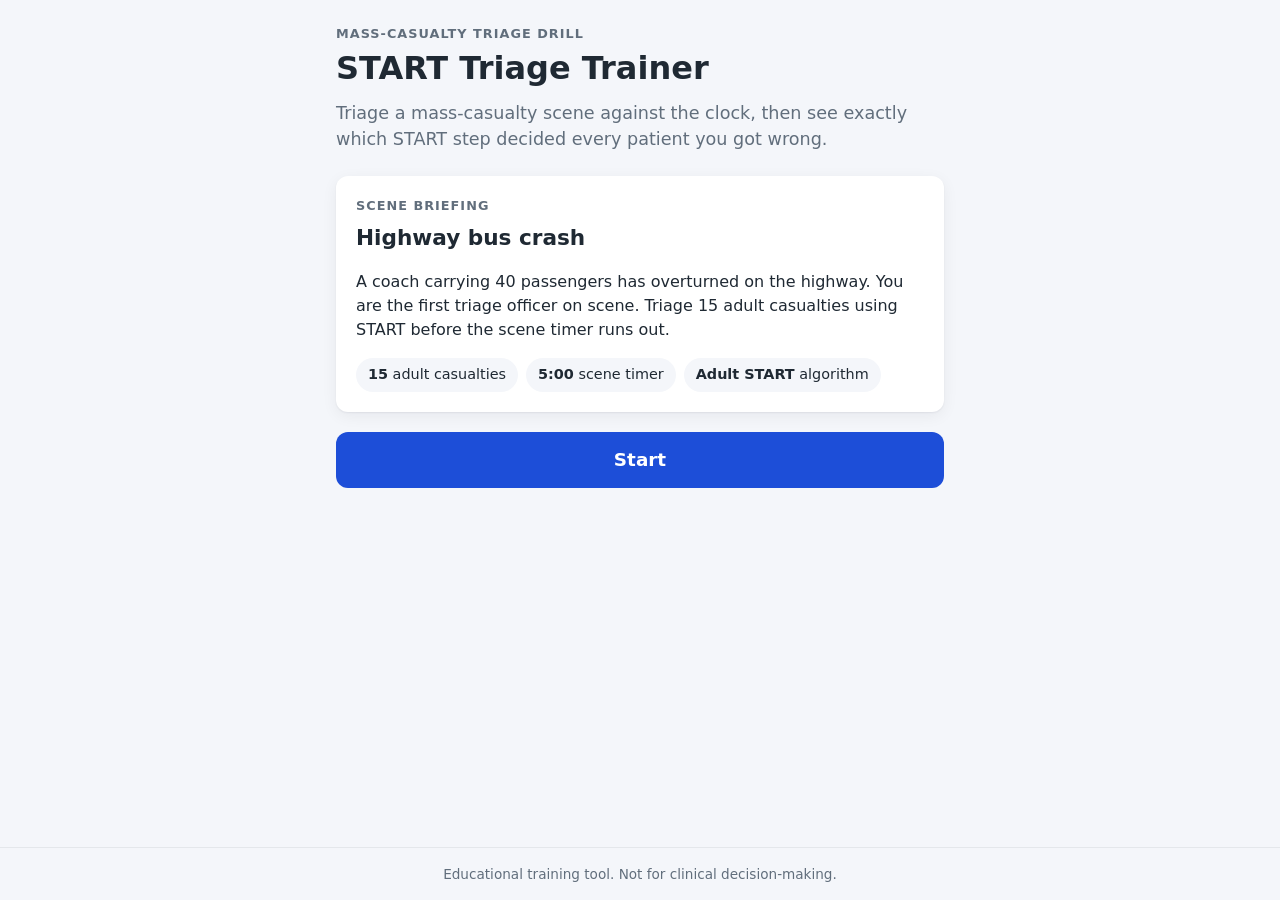
==== index.html @ 5eac4480 "Add start and drill screens Co-Authored-By: Claude Opus 5.5 <noreply@anthropic.com>" ====
<!doctype html>
<html lang="en">
<head>
  <meta charset="utf-8">
  <meta name="viewport" content="width=device-width, initial-scale=1">
  <title>START Triage Trainer</title>
  <meta name="description" content="Timed adult START triage drill with step-by-step explanations of every mistake.">
  <link rel="stylesheet" href="style.css">
</head>
<body>
  <main class="app">

    <!-- Screen 1: Start -->
    <section id="screen-start" class="screen">
      <p class="eyebrow">Mass-casualty triage drill</p>
      <h1>START Triage Trainer</h1>
      <p class="lead">Triage a mass-casualty scene against the clock, then see exactly which START step decided every patient you got wrong.</p>

      <div class="card briefing">
        <p class="eyebrow">Scene briefing</p>
        <h2 id="scene-title"></h2>
        <p id="scene-briefing"></p>
        <ul class="facts">
          <li><strong>15</strong> adult casualties</li>
          <li><strong>5:00</strong> scene timer</li>
          <li><strong>Adult START</strong> algorithm</li>
        </ul>
      </div>

      <button id="btn-start" class="btn-primary" type="button">Start</button>
    </section>

    <!-- Screen 2: Drill -->
    <section id="screen-drill" class="screen" hidden>
      <div class="drill-bar">
        <span id="counter" class="counter">1 / 15</span>
        <span id="timer" class="timer">5:00</span>
      </div>

      <article class="card patient">
        <p class="eyebrow">Patient</p>
        <p id="narrative" class="narrative"></p>
      </article>

      <div class="triage-buttons">
        <button type="button" class="triage GREEN" data-color="GREEN">Green</button>
        <button type="button" class="triage YELLOW" data-color="YELLOW">Yellow</button>
        <button type="button" class="triage RED" data-color="RED">Red</button>
        <button type="button" class="triage BLACK" data-color="BLACK">Black</button>
      </div>
    </section>

    <!-- Screen 3: Results and mistakes review -->
    <section id="screen-results" class="screen" hidden>
      <h1>Round complete</h1>
    </section>

  </main>

  <footer class="footer">Educational training tool. Not for clinical decision-making.</footer>

  <script src="cases.js"></script>
  <script src="start.js"></script>
  <script src="app.js"></script>
</body>
</html>
---- style.css ----
/* style.css — look and feel for the START Triage Trainer. */

:root {
  --bg: #f4f6fa;
  --card: #ffffff;
  --text: #1f2933;
  --muted: #616e7c;
  --line: #e4e7eb;
  --accent: #1d4ed8;
  --accent-dark: #1e40af;

  --green: #15803d;
  --yellow: #facc15;
  --red: #dc2626;
  --black: #111827;

  --radius: 12px;
  --shadow: 0 1px 2px rgba(15, 23, 42, 0.06), 0 4px 16px rgba(15, 23, 42, 0.06);
}

* { box-sizing: border-box; }

body {
  margin: 0;
  min-height: 100vh;
  display: flex;
  flex-direction: column;
  background: var(--bg);
  color: var(--text);
  font-family: system-ui, -apple-system, "Segoe UI", Roboto, sans-serif;
  line-height: 1.5;
}

.app {
  flex: 1;
  width: 100%;
  max-width: 640px;
  margin: 0 auto;
  padding: 24px 16px;
}

h1 { font-size: 2rem; line-height: 1.2; margin: 0 0 12px; }
h2 { font-size: 1.35rem; margin: 0 0 8px; }

.eyebrow {
  margin: 0 0 6px;
  font-size: 0.8rem;
  font-weight: 700;
  letter-spacing: 0.08em;
  text-transform: uppercase;
  color: var(--muted);
}

.lead { font-size: 1.1rem; color: var(--muted); margin: 0 0 24px; }

.card {
  background: var(--card);
  border-radius: var(--radius);
  box-shadow: var(--shadow);
  padding: 20px;
  margin-bottom: 20px;
}

.facts {
  list-style: none;
  padding: 0;
  margin: 16px 0 0;
  display: flex;
  flex-wrap: wrap;
  gap: 8px;
}
.facts li {
  background: var(--bg);
  border-radius: 999px;
  padding: 6px 12px;
  font-size: 0.9rem;
}

button { font: inherit; cursor: pointer; }

.btn-primary {
  width: 100%;
  min-height: 56px;
  border: 0;
  border-radius: var(--radius);
  background: var(--accent);
  color: #fff;
  font-size: 1.15rem;
  font-weight: 700;
}
.btn-primary:hover { background: var(--accent-dark); }

/* Drill screen */
.drill-bar {
  display: flex;
  justify-content: space-between;
  align-items: center;
  margin-bottom: 16px;
}
.counter { font-weight: 700; color: var(--muted); font-size: 1.1rem; }
.timer {
  font-variant-numeric: tabular-nums;
  font-weight: 800;
  font-size: 1.75rem;
}

.patient { min-height: 180px; }
.narrative { font-size: 1.25rem; margin: 0; }

.triage-buttons {
  display: grid;
  grid-template-columns: 1fr 1fr;
  gap: 12px;
}
.triage {
  min-height: 72px;
  border: 0;
  border-radius: var(--radius);
  font-size: 1.25rem;
  font-weight: 800;
  letter-spacing: 0.06em;
  text-transform: uppercase;
  color: #fff;
}
.triage.GREEN { background: var(--green); }
.triage.YELLOW { background: var(--yellow); color: var(--text); }
.triage.RED { background: var(--red); }
.triage.BLACK { background: var(--black); }

.footer {
  text-align: center;
  font-size: 0.85rem;
  color: var(--muted);
  padding: 16px;
  border-top: 1px solid var(--line);
}
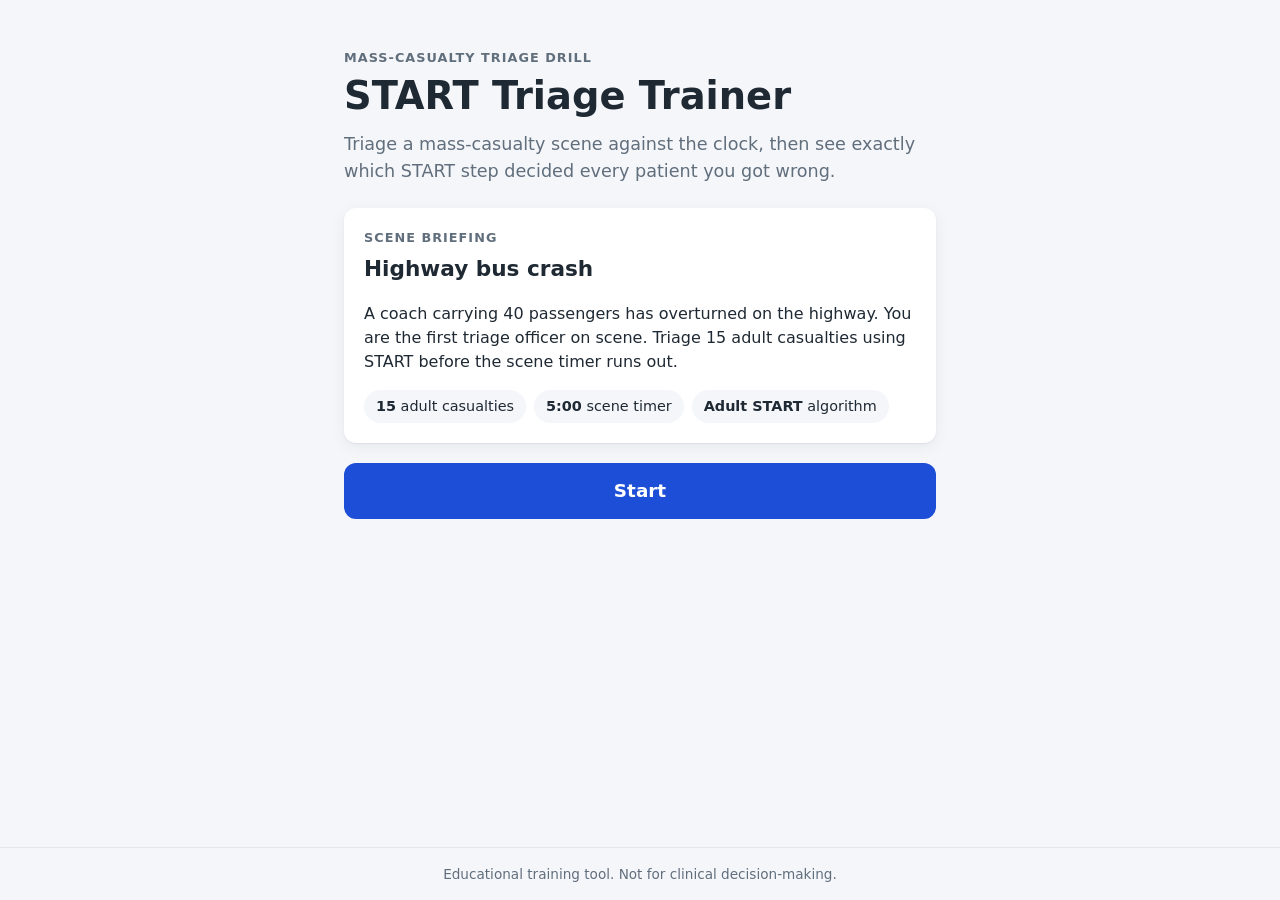
==== commit 5121bc5c: "Add play again, responsive layout and polish Co-Authored-By: Claude Opus 5.5 <noreply@anthropic.com>" ====
--- a/index.html
+++ b/index.html
@@ -52,7 +52,43 @@
 
     <!-- Screen 3: Results and mistakes review -->
     <section id="screen-results" class="screen" hidden>
-      <h1>Round complete</h1>
+      <p class="eyebrow" id="results-eyebrow">Round complete</p>
+      <h1>Your results</h1>
+
+      <div class="card score-card">
+        <div class="score">
+          <span id="score-correct" class="score-big">0</span>
+          <span class="score-of">/ 15 correct</span>
+        </div>
+        <p class="time-used">Time used: <strong id="time-used">0:00</strong></p>
+      </div>
+
+      <div class="stats">
+        <div class="stat">
+          <span id="count-under" class="stat-num">0</span>
+          <span class="stat-label">Under-triage</span>
+          <span class="stat-hint">Too low — a salvageable patient may not get timely care</span>
+        </div>
+        <div class="stat">
+          <span id="count-over" class="stat-num">0</span>
+          <span class="stat-label">Over-triage</span>
+          <span class="stat-hint">Too high — scarce resources go to the wrong patient</span>
+        </div>
+        <div class="stat" id="stat-untriaged">
+          <span id="count-untriaged" class="stat-num">0</span>
+          <span class="stat-label">Untriaged</span>
+          <span class="stat-hint">Time ran out before you reached them</span>
+        </div>
+      </div>
+
+      <button id="btn-again-top" class="btn-primary btn-again" type="button">Play again</button>
+
+      <h2 class="review-title">Mistakes review</h2>
+      <p id="review-intro" class="review-intro"></p>
+      <div id="review-list" class="review-list"></div>
+
+      <button id="btn-again" class="btn-primary btn-again" type="button">Play again</button>
+      <p class="again-hint">The 15 patients will be shuffled into a new order.</p>
     </section>
 
   </main>
--- a/style.css
+++ b/style.css
@@ -90,6 +90,18 @@
 }
 .btn-primary:hover { background: var(--accent-dark); }
 
+button:focus-visible { outline: 3px solid var(--accent); outline-offset: 3px; }
+
+.btn-again { margin-bottom: 8px; }
+.review-title { margin-top: 28px; }
+.again-hint { text-align: center; color: var(--muted); font-size: 0.9rem; margin: 4px 0 0; }
+
+/* Gentle fade when a screen or card appears */
+.screen:not([hidden]) { animation: fade-in 0.25s ease-out; }
+@keyframes fade-in { from { opacity: 0; transform: translateY(4px); } to { opacity: 1; transform: none; } }
+.patient.enter { animation: fade-in 0.2s ease-out; }
+@media (prefers-reduced-motion: reduce) { .screen:not([hidden]), .patient.enter { animation: none; } }
+
 /* Drill screen */
 .drill-bar {
   display: flex;
@@ -102,7 +114,11 @@
   font-variant-numeric: tabular-nums;
   font-weight: 800;
   font-size: 1.75rem;
-}
+  padding: 2px 10px;
+  border-radius: 8px;
+  transition: background 0.2s, color 0.2s;
+}
+.timer.warning { background: #fee2e2; color: var(--red); }
 
 .patient { min-height: 180px; }
 .narrative { font-size: 1.25rem; margin: 0; }
@@ -122,10 +138,111 @@
   text-transform: uppercase;
   color: #fff;
 }
+.triage:active { transform: scale(0.97); }
+.triage:hover { filter: brightness(1.08); }
+.triage { transition: transform 0.08s, filter 0.15s; -webkit-tap-highlight-color: transparent; }
 .triage.GREEN { background: var(--green); }
 .triage.YELLOW { background: var(--yellow); color: var(--text); }
 .triage.RED { background: var(--red); }
 .triage.BLACK { background: var(--black); }
+
+/* Results screen */
+.score-card { text-align: center; }
+.score { display: flex; justify-content: center; align-items: baseline; gap: 8px; }
+.score-big { font-size: 3.5rem; font-weight: 800; line-height: 1; }
+.score-of { font-size: 1.2rem; color: var(--muted); }
+.time-used { margin: 8px 0 0; color: var(--muted); }
+.time-used strong { color: var(--text); font-variant-numeric: tabular-nums; }
+
+.stats {
+  display: grid;
+  grid-template-columns: repeat(auto-fit, minmax(160px, 1fr));
+  gap: 12px;
+  margin-bottom: 24px;
+}
+.stat {
+  background: var(--card);
+  border-radius: var(--radius);
+  box-shadow: var(--shadow);
+  padding: 16px;
+  display: flex;
+  flex-direction: column;
+  gap: 2px;
+}
+.stat[hidden] { display: none; }
+.stat-num { font-size: 2rem; font-weight: 800; line-height: 1.1; }
+.stat-label { font-weight: 700; }
+.stat-hint { font-size: 0.85rem; color: var(--muted); }
+
+/* Mistakes review */
+.review-intro { color: var(--muted); margin: 0 0 16px; }
+.review-item { border-left: 6px solid var(--line); }
+.review-item.under { border-left-color: var(--red); }
+.review-item.over { border-left-color: #f59e0b; }
+.review-item.untriaged { border-left-color: var(--muted); }
+
+.review-head { margin-bottom: 8px; }
+.outcome-tag {
+  display: inline-block;
+  font-size: 0.8rem;
+  font-weight: 700;
+  letter-spacing: 0.05em;
+  text-transform: uppercase;
+  padding: 3px 10px;
+  border-radius: 999px;
+  background: var(--bg);
+}
+.outcome-tag.under { background: #fee2e2; color: #991b1b; }
+.outcome-tag.over { background: #fef3c7; color: #92400e; }
+
+.review-narrative { margin: 0 0 12px; font-size: 1.05rem; }
+
+.review-answers {
+  display: grid;
+  grid-template-columns: max-content 1fr;
+  gap: 6px 16px;
+  align-items: center;
+  margin: 0 0 12px;
+}
+.review-answers dt { color: var(--muted); font-size: 0.9rem; }
+.review-answers dd { margin: 0; font-weight: 600; }
+
+.badge {
+  display: inline-block;
+  min-width: 72px;
+  text-align: center;
+  padding: 2px 10px;
+  border-radius: 6px;
+  font-size: 0.85rem;
+  font-weight: 800;
+  letter-spacing: 0.05em;
+  color: #fff;
+}
+.badge.GREEN { background: var(--green); }
+.badge.YELLOW { background: var(--yellow); color: var(--text); }
+.badge.RED { background: var(--red); }
+.badge.BLACK { background: var(--black); }
+.badge.NONE { background: var(--line); color: var(--muted); }
+
+.review-explanation {
+  margin: 0;
+  padding: 12px 14px;
+  background: #eff6ff;
+  border-radius: 8px;
+  font-weight: 600;
+}
+.review-note { margin: 12px 0 0; font-size: 0.95rem; color: var(--muted); }
+.review-note strong { color: var(--text); }
+
+/* Wider screens: buttons in one row, a bit more room */
+@media (min-width: 720px) {
+  .app { padding: 48px 24px; }
+  h1 { font-size: 2.4rem; }
+  .triage-buttons { grid-template-columns: repeat(4, 1fr); }
+  .triage { min-height: 88px; }
+  .patient { min-height: 220px; padding: 28px; }
+  .narrative { font-size: 1.4rem; }
+}
 
 .footer {
   text-align: center;
